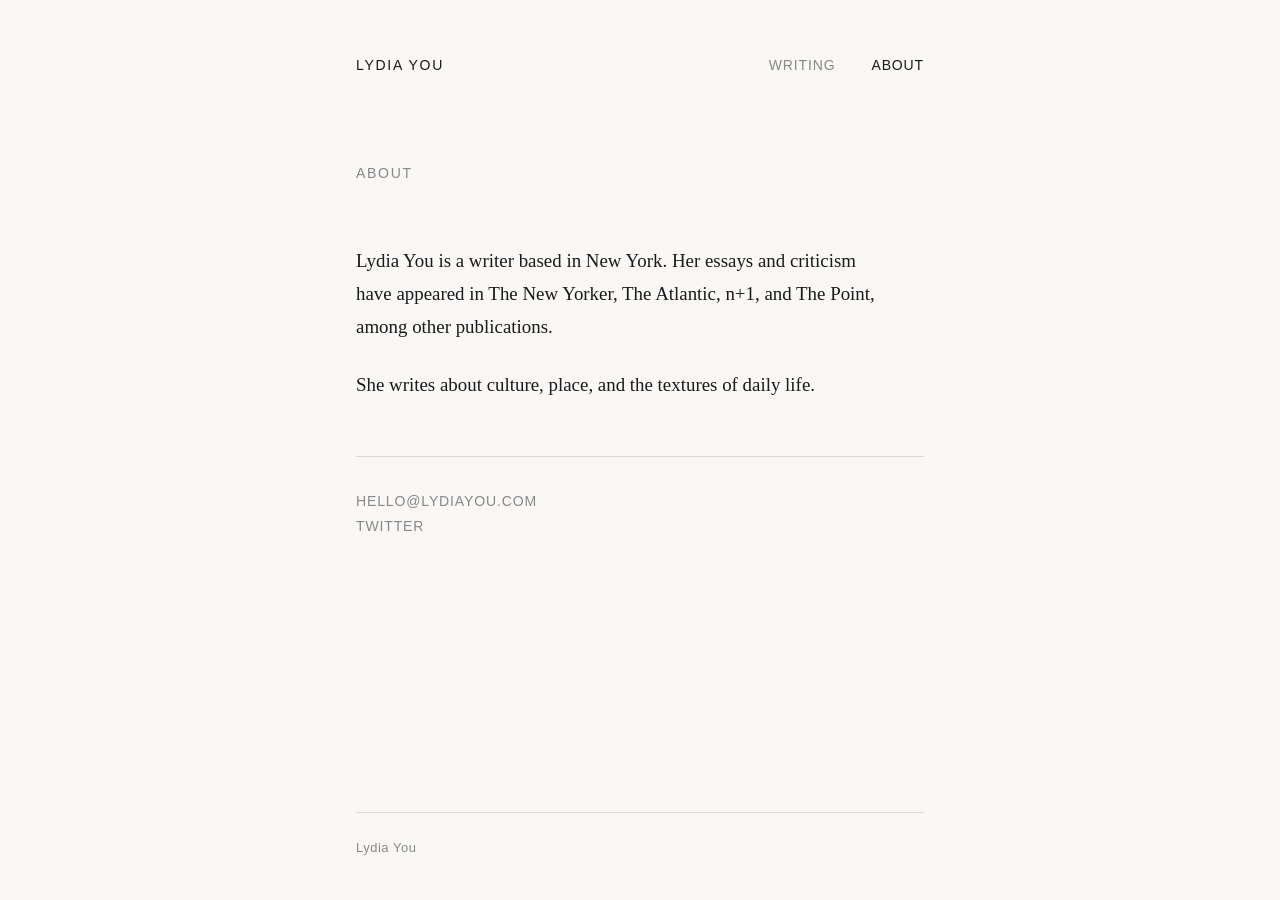
==== writing/about.html @ 93750d85 "Initial commit — writing and personal sites" ====
<!DOCTYPE html>
<html lang="en">
<head>
  <meta charset="UTF-8" />
  <meta name="viewport" content="width=device-width, initial-scale=1.0" />
  <title>About — Lydia You</title>
  <link rel="stylesheet" href="style.css" />
</head>
<body>
  <div class="site-wrapper">
    <nav>
      <a class="nav-name" href="index.html">Lydia You</a>
      <ul class="nav-links">
        <li><a href="writing.html">Writing</a></li>
        <li><a href="about.html" class="active">About</a></li>
      </ul>
    </nav>

    <main>
      <div class="page-header">
        <h1>About</h1>
      </div>

      <div class="about-body-text">
        <p>
          Lydia You is a writer based in New York. Her essays and criticism have appeared in
          The New Yorker, The Atlantic, n+1, and The Point, among other publications.
        </p>
        <p>
          She writes about culture, place, and the textures of daily life.
        </p>
      </div>

      <div class="about-contact">
        <a href="mailto:hello@lydiayou.com">hello@lydiayou.com</a>
        <a href="https://twitter.com/" target="_blank">Twitter</a>
      </div>
    </main>
  </div>

  <footer>
    <div class="site-wrapper">
      <div class="footer-inner">
        Lydia You
      </div>
    </div>
  </footer>
</body>
</html>
---- writing/style.css ----
/* Reset */
*, *::before, *::after {
  box-sizing: border-box;
  margin: 0;
  padding: 0;
}

/* Base */
:root {
  --ink: #1a1a1a;
  --muted: #888;
  --rule: #d8d8d8;
  --bg: #f9f8f6;
  --serif: 'Georgia', 'Times New Roman', serif;
  --sans: 'Helvetica Neue', 'Arial', sans-serif;
}

html {
  font-size: 18px;
  background: var(--bg);
  color: var(--ink);
}

body {
  font-family: var(--serif);
  min-height: 100vh;
  display: flex;
  flex-direction: column;
}

/* Layout */
.site-wrapper {
  max-width: 640px;
  margin: 0 auto;
  padding: 0 2rem;
  width: 100%;
  flex: 1;
}

/* Nav */
nav {
  padding: 3rem 0 0;
  margin-bottom: 5rem;
  display: flex;
  align-items: baseline;
  gap: 2.5rem;
}

.nav-name {
  font-family: var(--sans);
  font-size: 0.78rem;
  font-weight: 500;
  letter-spacing: 0.12em;
  text-transform: uppercase;
  text-decoration: none;
  color: var(--ink);
  margin-right: auto;
}

.nav-links {
  display: flex;
  gap: 2rem;
  list-style: none;
}

.nav-links a {
  font-family: var(--sans);
  font-size: 0.78rem;
  letter-spacing: 0.06em;
  text-transform: uppercase;
  text-decoration: none;
  color: var(--muted);
  transition: color 0.15s ease;
}

.nav-links a:hover,
.nav-links a.active {
  color: var(--ink);
}

/* Footer */
footer {
  padding: 4rem 0 2.5rem;
}

footer .site-wrapper {
  flex: none;
}

.footer-inner {
  border-top: 1px solid var(--rule);
  padding-top: 1.5rem;
  font-family: var(--sans);
  font-size: 0.72rem;
  letter-spacing: 0.04em;
  color: var(--muted);
}

/* --- Index page --- */
.index-body {
  display: flex;
  flex-direction: column;
  justify-content: center;
  min-height: 100vh;
}

.index-hero {
  padding-bottom: 6rem;
}

.index-hero h1 {
  font-family: var(--sans);
  font-size: 0.78rem;
  font-weight: 500;
  letter-spacing: 0.12em;
  text-transform: uppercase;
  margin-bottom: 2.5rem;
}

.index-hero .tagline {
  font-size: 1.6rem;
  line-height: 1.45;
  font-weight: normal;
  font-style: italic;
  max-width: 440px;
  color: var(--ink);
}

.index-hero .tagline em {
  font-style: normal;
}

.index-nav {
  margin-top: 3.5rem;
  display: flex;
  flex-direction: column;
  gap: 0.6rem;
}

.index-nav a {
  font-family: var(--sans);
  font-size: 0.78rem;
  letter-spacing: 0.08em;
  text-transform: uppercase;
  text-decoration: none;
  color: var(--muted);
  display: inline-flex;
  align-items: center;
  gap: 0.6rem;
  transition: color 0.15s ease;
}

.index-nav a::before {
  content: '→';
  font-style: normal;
}

.index-nav a:hover {
  color: var(--ink);
}

/* --- Writing page --- */
.page-header {
  margin-bottom: 3.5rem;
}

.page-header h1 {
  font-family: var(--sans);
  font-size: 0.78rem;
  font-weight: 500;
  letter-spacing: 0.12em;
  text-transform: uppercase;
  color: var(--muted);
}

.writing-section {
  margin-bottom: 3.5rem;
}

.writing-section h2 {
  font-family: var(--sans);
  font-size: 0.68rem;
  font-weight: 500;
  letter-spacing: 0.14em;
  text-transform: uppercase;
  color: var(--muted);
  margin-bottom: 1.25rem;
  padding-bottom: 0.75rem;
  border-bottom: 1px solid var(--rule);
}

.piece-list {
  list-style: none;
  display: flex;
  flex-direction: column;
  gap: 0;
}

.piece-item {
  display: flex;
  align-items: baseline;
  justify-content: space-between;
  padding: 0.85rem 0;
  border-bottom: 1px solid var(--rule);
  gap: 1.5rem;
}

.piece-item:first-child {
  border-top: none;
}

.piece-link {
  text-decoration: none;
  color: var(--ink);
  font-size: 1rem;
  line-height: 1.3;
  transition: color 0.15s ease;
  flex: 1;
}

.piece-link:hover {
  color: var(--muted);
}

.piece-meta {
  font-family: var(--sans);
  font-size: 0.72rem;
  letter-spacing: 0.04em;
  color: var(--muted);
  white-space: nowrap;
  flex-shrink: 0;
}

.piece-pub {
  font-family: var(--sans);
  font-size: 0.72rem;
  letter-spacing: 0.04em;
  color: var(--muted);
  margin-top: 0.2rem;
  font-style: italic;
}

.piece-info {
  flex: 1;
  display: flex;
  flex-direction: column;
}

/* External link indicator */
.piece-link[target="_blank"]::after {
  content: '\2197';
  font-size: 0.65rem;
  margin-left: 0.3rem;
  vertical-align: super;
  opacity: 0.45;
}

/* --- About page --- */
.about-body-text {
  font-size: 1.05rem;
  line-height: 1.75;
  display: flex;
  flex-direction: column;
  gap: 1.4rem;
  max-width: 540px;
}

.about-body-text p {
  font-weight: normal;
}

.about-contact {
  margin-top: 3rem;
  padding-top: 2rem;
  border-top: 1px solid var(--rule);
  display: flex;
  flex-direction: column;
  gap: 0.5rem;
}

.about-contact a {
  font-family: var(--sans);
  font-size: 0.78rem;
  letter-spacing: 0.06em;
  text-transform: uppercase;
  color: var(--muted);
  text-decoration: none;
  transition: color 0.15s ease;
}

.about-contact a:hover {
  color: var(--ink);
}

/* --- Piece page --- */
.piece-page-header {
  margin-bottom: 3rem;
}

.piece-page-header h1 {
  font-size: 1.7rem;
  font-weight: normal;
  line-height: 1.3;
  margin-bottom: 1rem;
  max-width: 520px;
}

.piece-page-meta {
  font-family: var(--sans);
  font-size: 0.72rem;
  letter-spacing: 0.06em;
  text-transform: uppercase;
  color: var(--muted);
  display: flex;
  gap: 1.5rem;
}

.piece-page-body {
  font-size: 1.05rem;
  line-height: 1.8;
  max-width: 560px;
}

.piece-page-body p {
  margin-bottom: 1.4em;
}

.piece-page-body p:last-child {
  margin-bottom: 0;
}

/* Responsive */
@media (max-width: 500px) {
  html { font-size: 16px; }
  nav { margin-bottom: 3.5rem; }
  .index-hero .tagline { font-size: 1.35rem; }
  .piece-item { flex-direction: column; gap: 0.2rem; align-items: flex-start; }
}
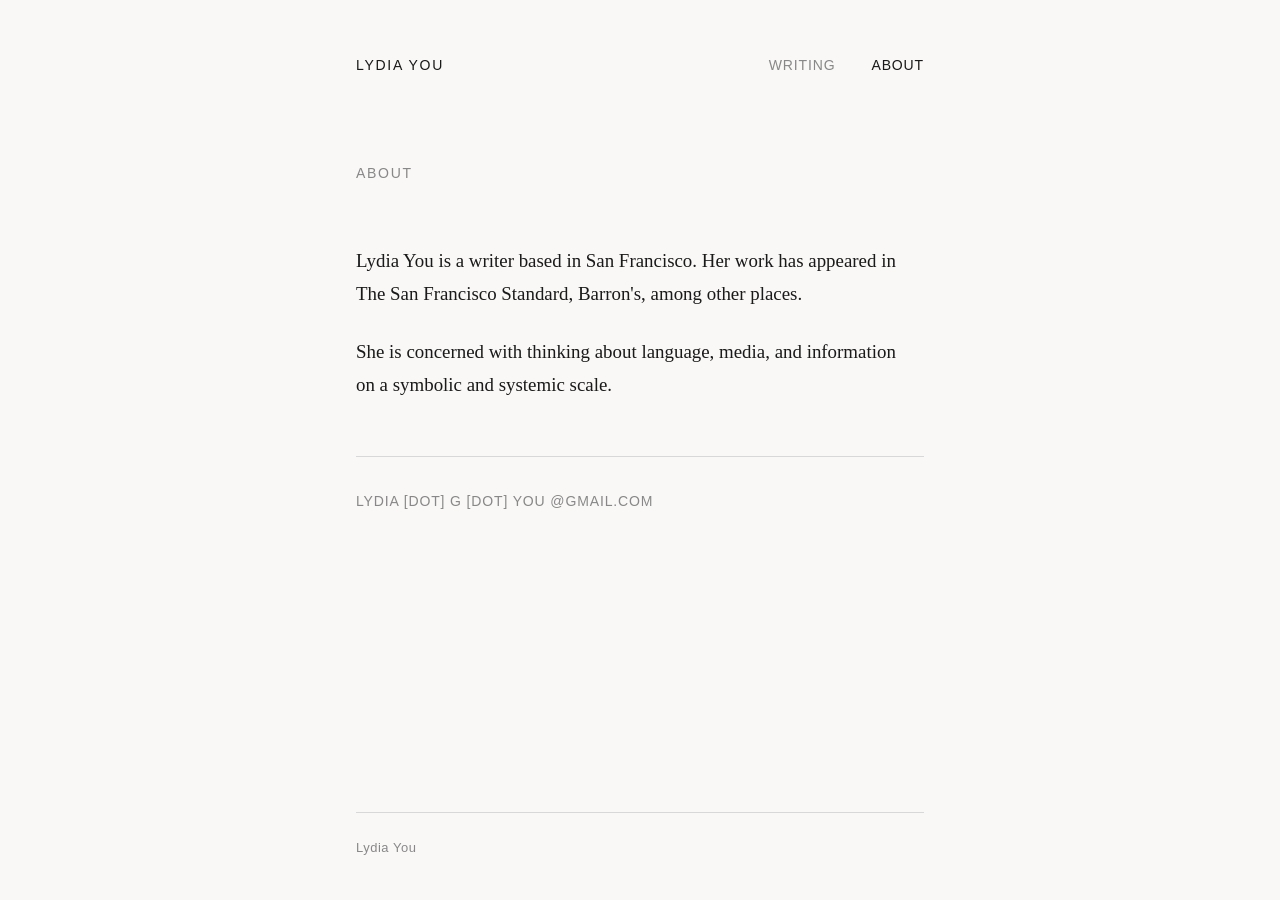
==== commit 25a8f07e: "Update bio, email, add MuckRack link" ====
--- a/writing/about.html
+++ b/writing/about.html
@@ -23,17 +23,17 @@
 
       <div class="about-body-text">
         <p>
-          Lydia You is a writer based in New York. Her essays and criticism have appeared in
-          The New Yorker, The Atlantic, n+1, and The Point, among other publications.
+          Lydia You is a writer based in San Francisco. Her work has appeared in
+          The San Francisco Standard, Barron's, among other places.
         </p>
         <p>
-          She writes about culture, place, and the textures of daily life.
+          She is concerned with thinking about language, media, and information
+          on a symbolic and systemic scale.
         </p>
       </div>
 
       <div class="about-contact">
-        <a href="mailto:hello@lydiayou.com">hello@lydiayou.com</a>
-        <a href="https://twitter.com/" target="_blank">Twitter</a>
+        <a href="mailto:lydia.g.you@gmail.com">lydia [dot] g [dot] you @gmail.com</a>
       </div>
     </main>
   </div>
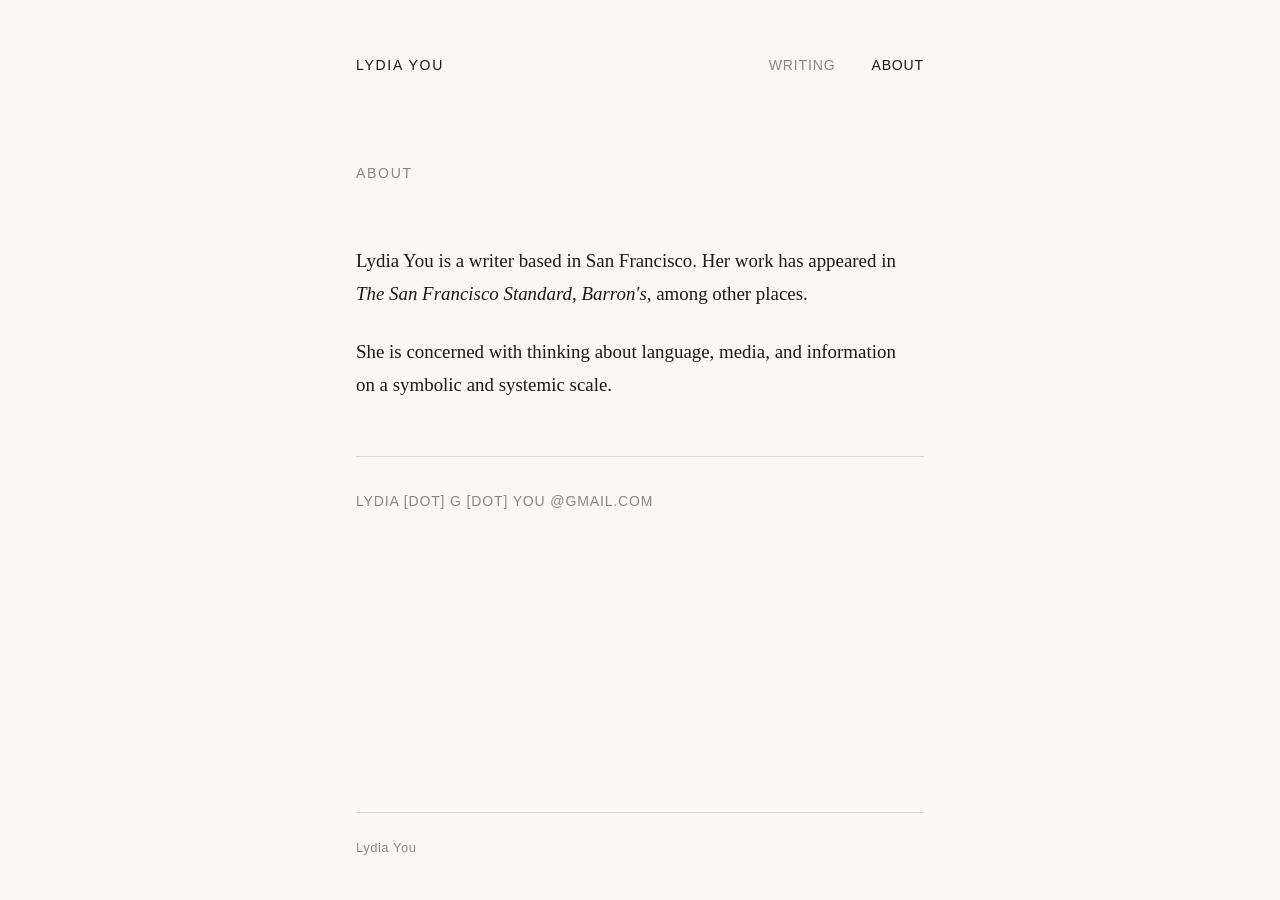
==== commit 0203dd13: "Italicize publication names in about" ====
--- a/writing/about.html
+++ b/writing/about.html
@@ -24,7 +24,7 @@
       <div class="about-body-text">
         <p>
           Lydia You is a writer based in San Francisco. Her work has appeared in
-          The San Francisco Standard, Barron's, among other places.
+          <em>The San Francisco Standard</em>, <em>Barron's</em>, among other places.
         </p>
         <p>
           She is concerned with thinking about language, media, and information
--- a/writing/style.css
+++ b/writing/style.css
@@ -122,12 +122,24 @@
   line-height: 1.45;
   font-weight: normal;
   font-style: italic;
-  max-width: 440px;
+  max-width: 560px;
   color: var(--ink);
 }
 
 .index-hero .tagline em {
   font-style: normal;
+}
+
+.index-hero .tagline a {
+  color: inherit;
+  text-decoration: underline;
+  text-decoration-color: rgba(26, 26, 26, 0.3);
+  text-underline-offset: 3px;
+  transition: text-decoration-color 0.15s ease;
+}
+
+.index-hero .tagline a:hover {
+  text-decoration-color: rgba(26, 26, 26, 0.8);
 }
 
 .index-nav {
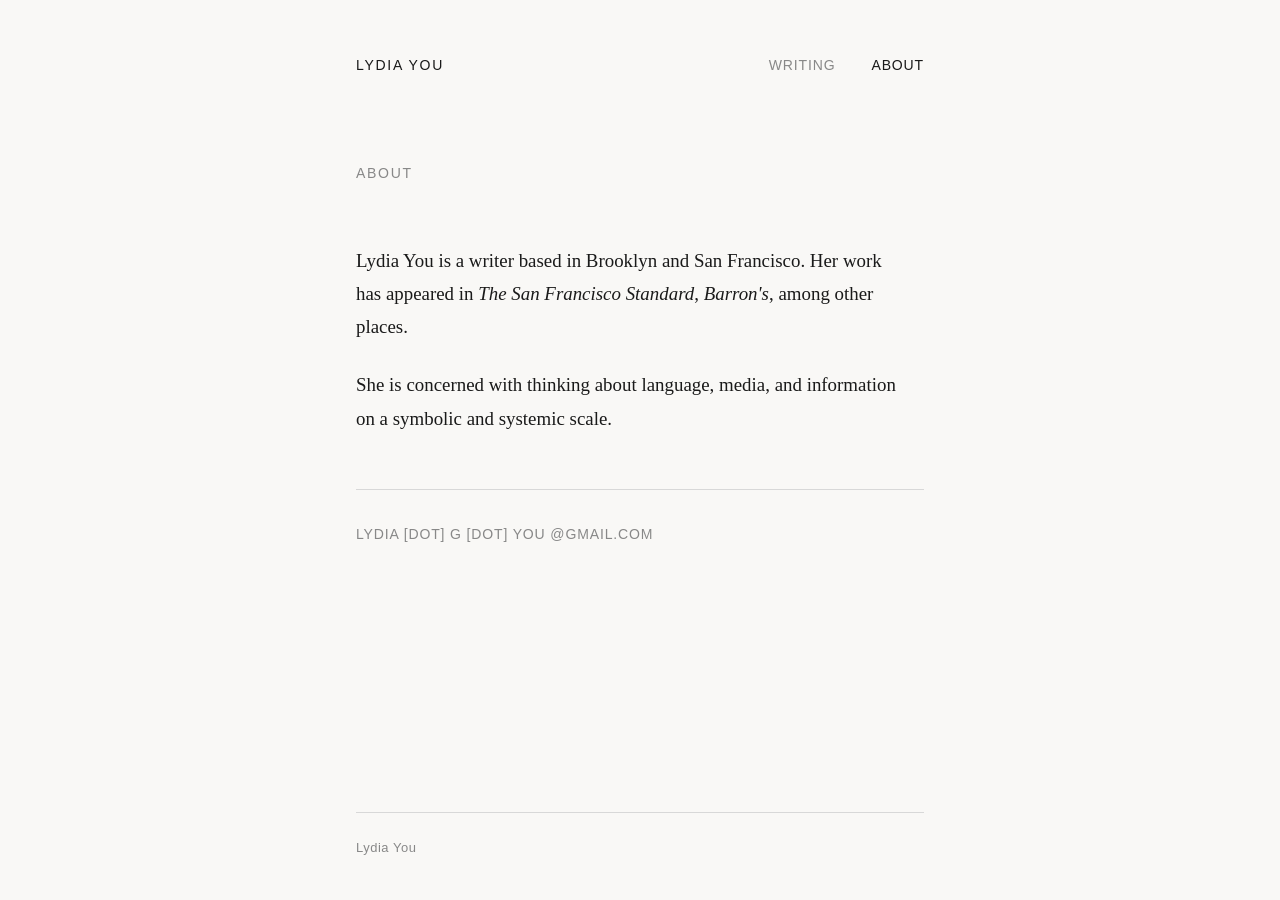
==== commit 7815c4df: "About: based in Brooklyn and San Francisco Co-Authored-By: Claude Opus 5.5 <noreply@anthropic.com>" ====
--- a/writing/about.html
+++ b/writing/about.html
@@ -23,7 +23,7 @@
 
       <div class="about-body-text">
         <p>
-          Lydia You is a writer based in San Francisco. Her work has appeared in
+          Lydia You is a writer based in Brooklyn and San Francisco. Her work has appeared in
           <em>The San Francisco Standard</em>, <em>Barron's</em>, among other places.
         </p>
         <p>
--- a/writing/style.css
+++ b/writing/style.css
@@ -117,12 +117,22 @@
   margin-bottom: 2.5rem;
 }
 
+.index-hero .tagline-headline {
+  font-size: 1.6rem;
+  line-height: 1.35;
+  font-weight: normal;
+  font-style: italic;
+  color: var(--ink);
+  margin-bottom: 1.2rem;
+  max-width: 480px;
+}
+
 .index-hero .tagline {
-  font-size: 1.6rem;
-  line-height: 1.45;
+  font-size: 1rem;
+  line-height: 1.75;
   font-weight: normal;
   font-style: italic;
-  max-width: 560px;
+  max-width: 480px;
   color: var(--ink);
 }
 
@@ -341,6 +351,74 @@
   margin-bottom: 0;
 }
 
+.piece-page-subtitle {
+  font-style: italic;
+  color: var(--muted);
+  margin: -0.5rem 0 1rem;
+  max-width: 520px;
+}
+
+.piece-prologue {
+  max-width: 560px;
+  font-size: 0.85rem;
+  font-style: italic;
+  line-height: 1.7;
+  color: var(--muted);
+  margin-bottom: 2.5rem;
+}
+
+.piece-prologue::after {
+  content: "";
+  display: block;
+  width: 2.5rem;
+  border-top: 1px solid var(--rule);
+  margin-top: 2.5rem;
+}
+
+.piece-prologue a {
+  color: inherit;
+}
+
+.piece-page-body h2 {
+  font-size: 1.05rem;
+  font-weight: normal;
+  font-style: italic;
+  margin: 2.6em 0 1em;
+}
+
+.piece-page-body .fn-ref {
+  font-family: var(--sans);
+  font-size: 0.6em;
+  line-height: 0;
+  margin-left: 0.1em;
+}
+
+.piece-page-body .fn-ref a,
+.piece-notes a[href^="#"] {
+  color: var(--muted);
+  text-decoration: none;
+}
+
+.piece-notes {
+  margin-top: 3.5rem;
+  padding-top: 1.5rem;
+  padding-left: 1.2rem;
+  border-top: 1px solid var(--rule);
+  max-width: 560px;
+  font-size: 0.78rem;
+  line-height: 1.6;
+  color: var(--muted);
+  overflow-wrap: anywhere;
+}
+
+.piece-notes li {
+  margin-bottom: 0.6em;
+}
+
+.piece-notes a {
+  color: inherit;
+}
+
 /* Responsive */
 @media (max-width: 500px) {
   html { font-size: 16px; }
